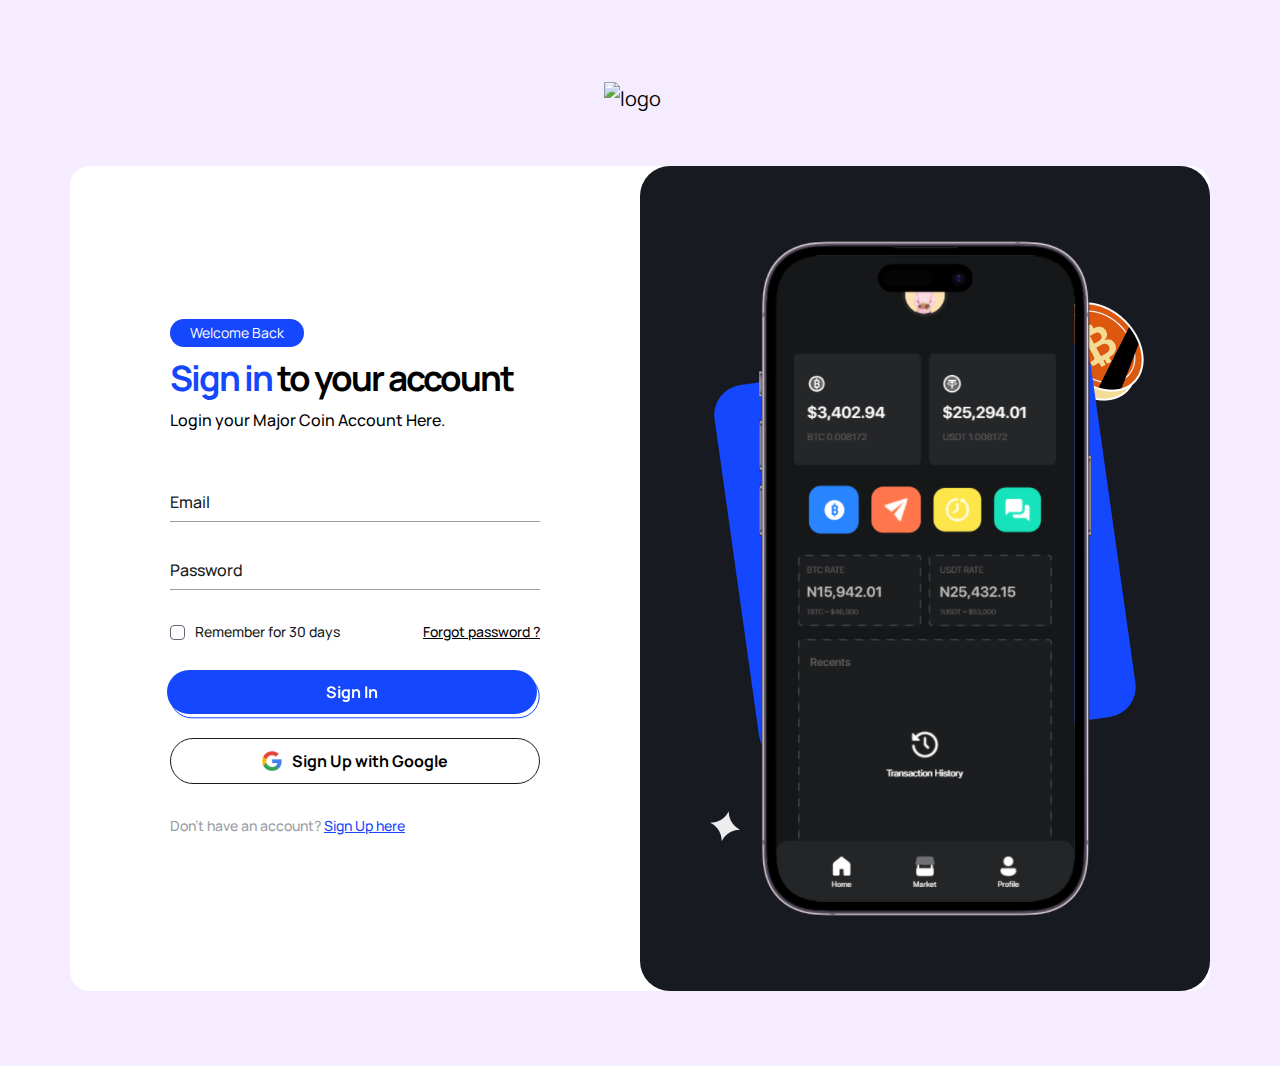
==== index.html @ adbdc076 "Major Coin" ====
<!DOCTYPE html>
<html lang="en">

<head>

    <meta charset="UTF-8">
    <meta http-equiv="X-UA-Compatible" content="IE=edge">
    <meta name="viewport" content="width=device-width, initial-scale=1.0">
    <title>Welcome | Sign in to your account</title>

    <!-- icofont-css-link -->
    <link rel="stylesheet" href="css/icofont.min.css">
    <!-- Bootstrap-Style-link -->
    <link rel="stylesheet" href="css/bootstrap.min.css">
    <!-- Aos-Style-link -->
    <link rel="stylesheet" href="css/aos.css">
    <!-- Coustome-Style-link -->
    <link rel="stylesheet" href="css/style.css">
    <!-- Responsive-Style-link -->
    <link rel="stylesheet" href="css/responsive.css">
    <!-- Favicon -->
    <link rel="shortcut icon" href="images/favicon.png" type="image/x-icon">

</head>

<body>

    <!-- Page-wrapper-Start -->
    <div class="page_wrapper">


        <div class="full_bg">

            <section class="signup_section">
                <div class="container">

                    <div class="top_part">
                        <!-- <a href="index.html" class="back_btn"><i class="icofont-arrow-left"></i> Back to home</a> -->
                        <a class="navbar-brand" href="#">
                            <img src="images/logo.png" alt="logo">
                        </a>
                    </div>

                    <!-- Sign In Form -->
                    <div class="form_block">
                        <div class="form_side">
                            <div class="section_title">
                                <span class="title_badge">Welcome Back</span>
                                <h2><span>Sign in</span> to your account</h2>
                                <p>Login your Major Coin Account Here.</p>
                            </div>
                            <form>
                                <div class="form-group">
                                    <input type="email" class="form-control" placeholder="Email">
                                </div>
                                <div class="form-group">
                                    <input type="password" class="form-control" placeholder="Password">
                                </div>
                                <div class="forgate_check">
                                    <div class="coustome_checkbox">
                                        <label for="remamber_check">
                                            <input type="checkbox" id="remamber_check">
                                            <span class="checkmark"></span>
                                            Remember for 30 days
                                        </label>
                                    </div>
                                    <a href="#">Forgot password ?</a>
                                </div>
                                <div class="btn_block">
                                    <button class="btn puprple_btn ml-0">Sign In</button>
                                    <div class="btn_bottom"></div>
                                </div>
                                <button class="btn google_btn"><img src="images/google_G.svg" alt="image"> Sign Up with
                                    Google</button>
                                <div class="sign_in_here">
                                    <p>Don’t have an account? <a href="sign-up.html">Sign Up here</a></p>
                                </div>
                            </form>
                        </div>
                        <div class="side_screen">
                            <div class="dotes_blue"><img src="images/blue_dotes.png" alt="image"></div>
                            <div class="left_icon">
                                <img src="images/smallStar.png" alt="image">
                            </div>
                            <div class="right_icon">
                                <img src="images/bigstar.png" alt="image">
                            </div>
                            <div class="scrren">
                                <img src="images/sign_in_screen_2.png" alt="image">
                            </div>
                        </div>
                    </div>

                </div>
            </section>

        </div>



    </div>
    <!-- Page-wrapper-End -->

    <!-- Jquery-js-Link -->
    <script src="js/jquery.js"></script>
    <!-- bootstrap-js-Link -->
    <script src="js/bootstrap.min.js"></script>
    <!-- aos-js-Link -->
    <script src="js/aos.js"></script>
    <!-- main-js-Link -->
    <script src="js/main.js"></script>

</body>



</html>
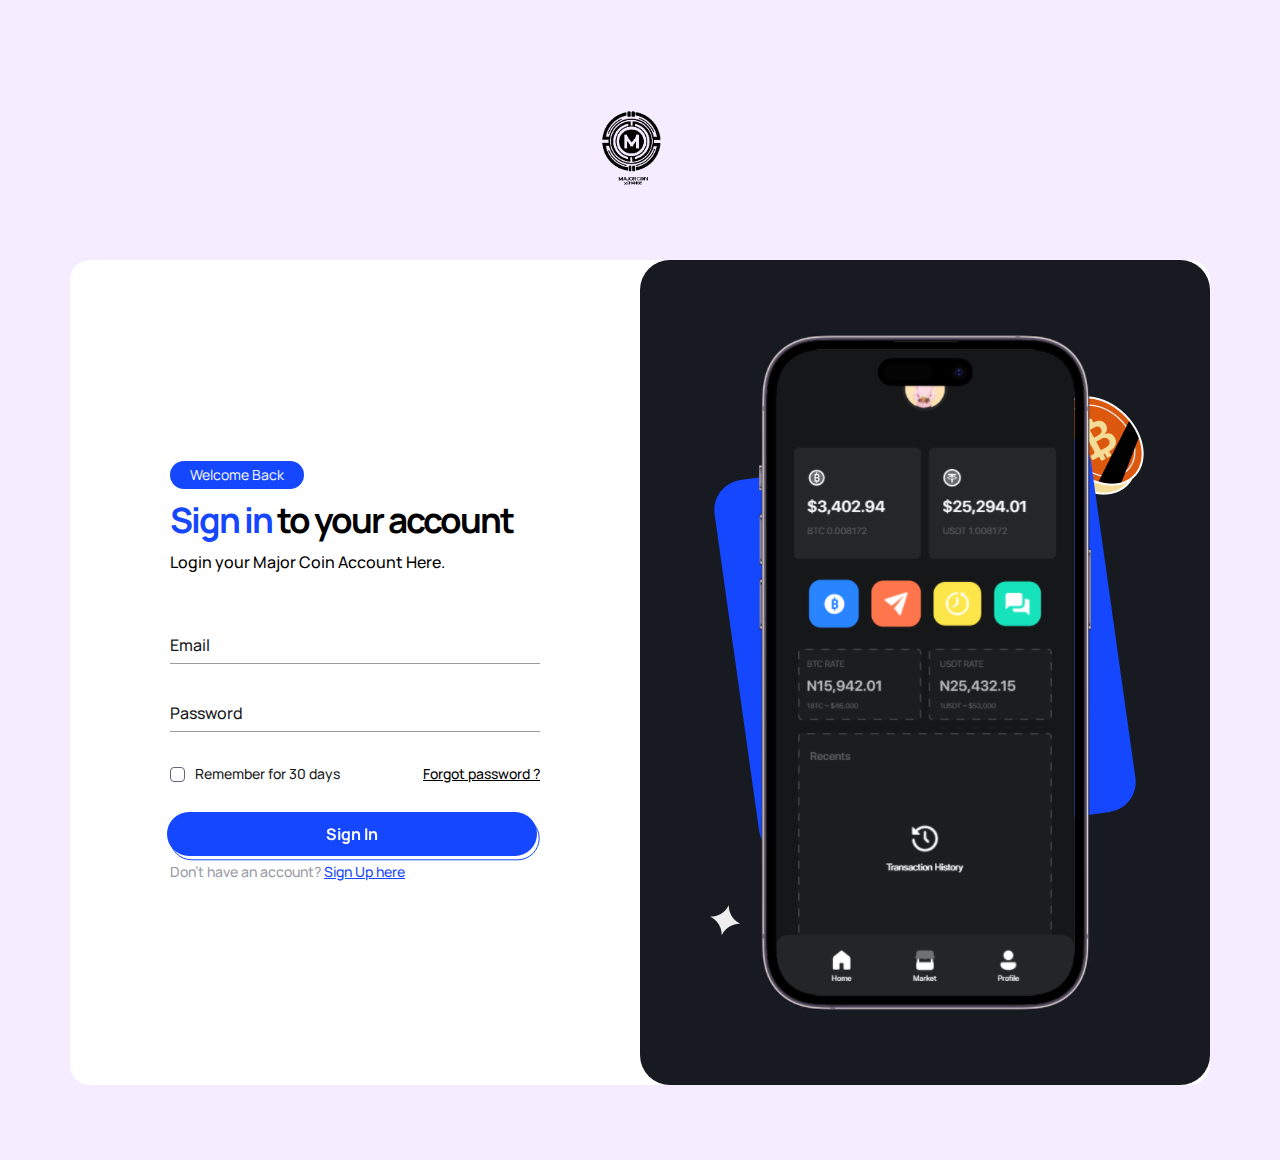
==== commit 7f212ca8: "majorcoin" ====
--- a/index.html
+++ b/index.html
@@ -67,11 +67,11 @@
                                     <a href="#">Forgot password ?</a>
                                 </div>
                                 <div class="btn_block">
-                                    <button class="btn puprple_btn ml-0">Sign In</button>
+                                    <button class="btn puprple_btn ml-0"><a href="home/" style="color: #fff;">Sign In</a></button>
                                     <div class="btn_bottom"></div>
                                 </div>
-                                <button class="btn google_btn"><img src="images/google_G.svg" alt="image"> Sign Up with
-                                    Google</button>
+                                <!-- <button class="btn google_btn"><img src="images/google_G.svg" alt="image"> Sign Up with
+                                    Google</button> -->
                                 <div class="sign_in_here">
                                     <p>Don’t have an account? <a href="sign-up.html">Sign Up here</a></p>
                                 </div>
--- a/css/style.css
+++ b/css/style.css
@@ -4007,4 +4007,10 @@
     background-color: var(--primary);
     z-index: -5;
     border-radius: 30px;
+}
+
+@media screen and (max-width: 768px) {
+    .side_screen {
+        display: none;
+    }
 }